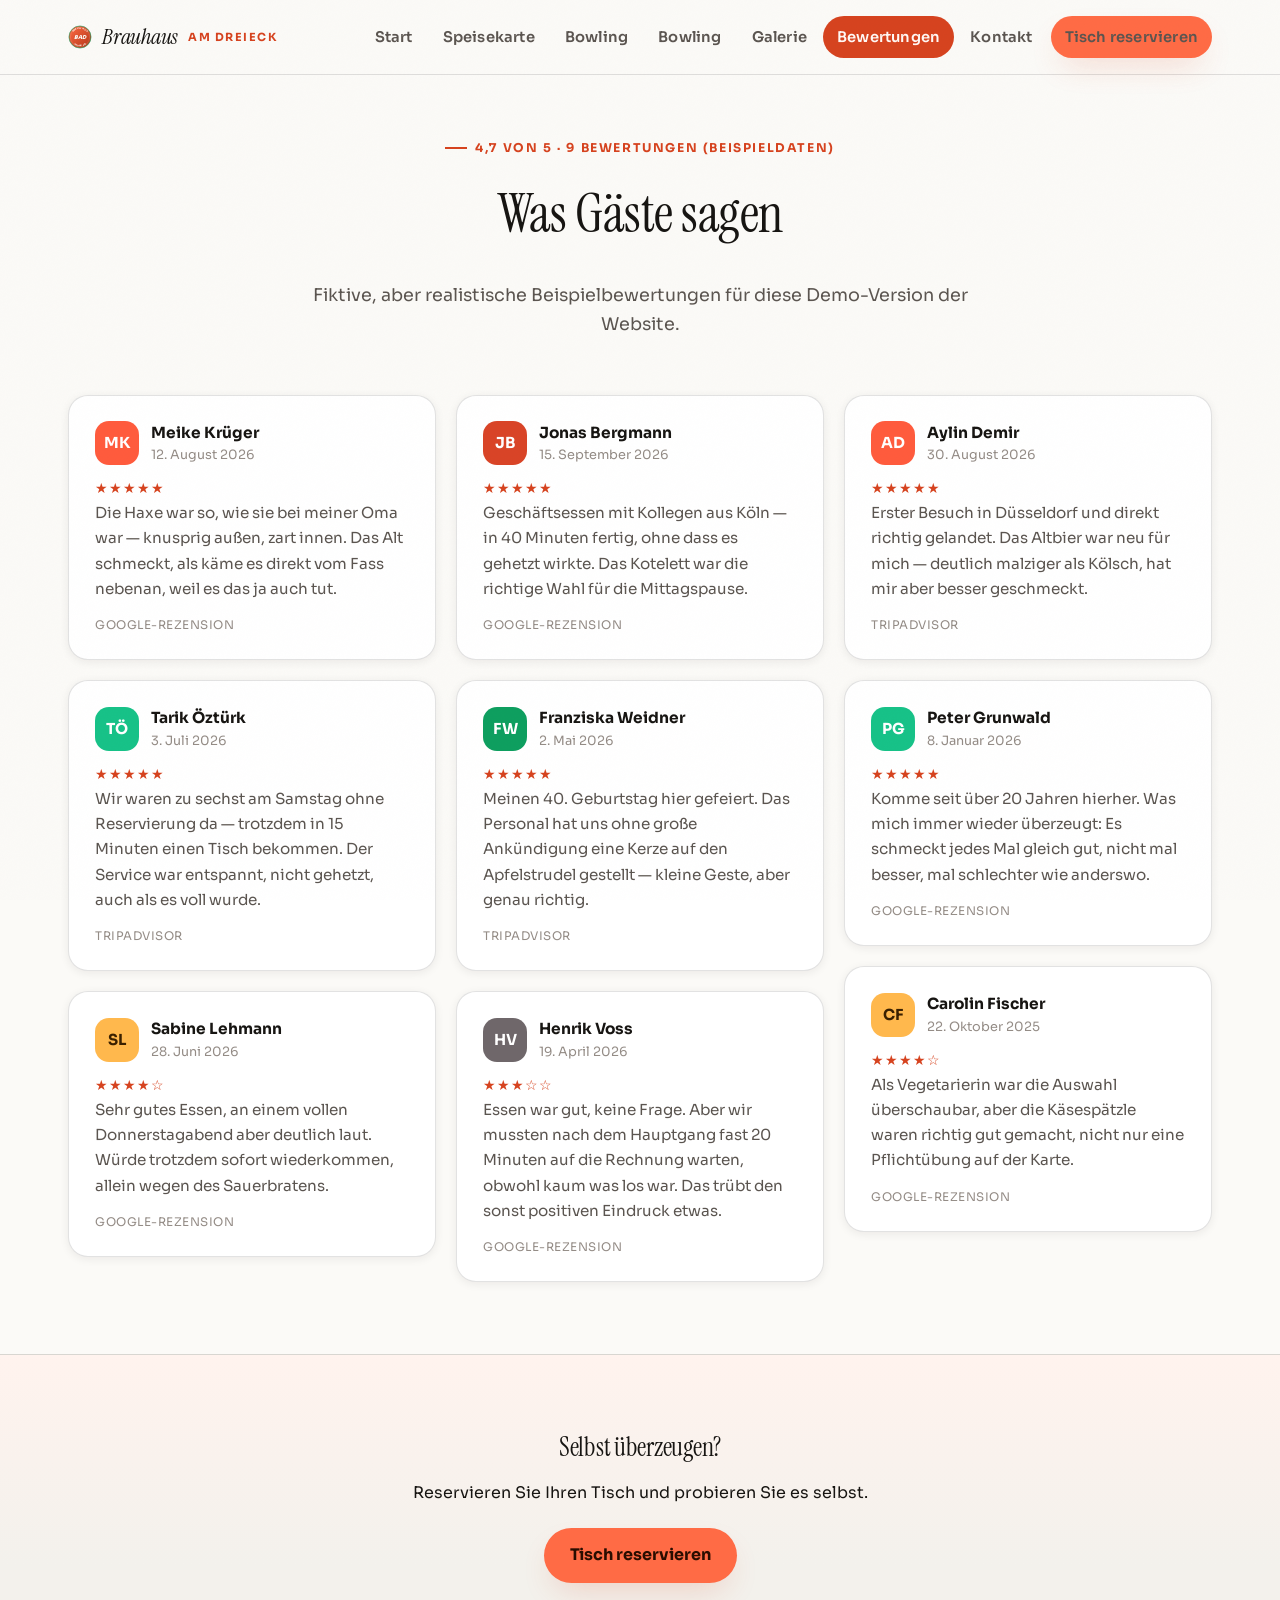
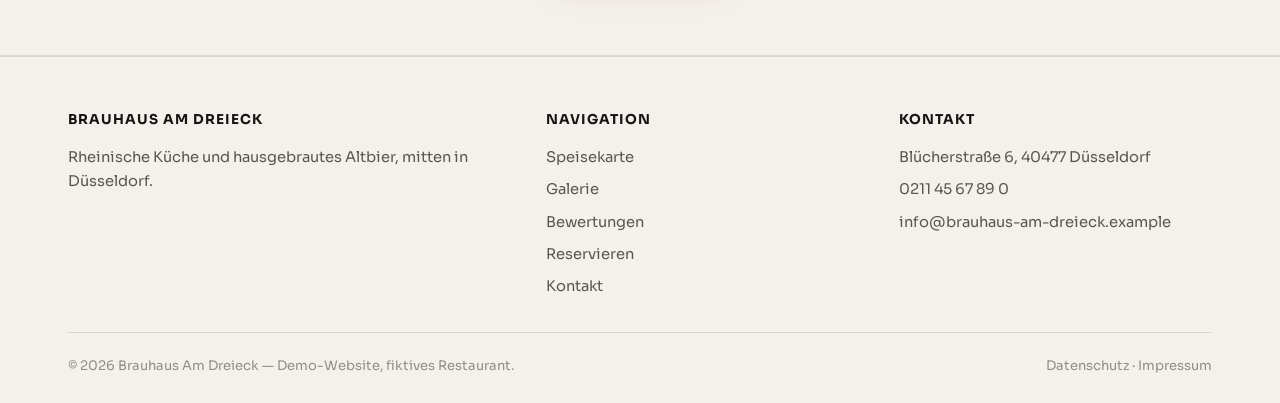
==== bewertungen.html @ d5df5fcb "Site Brauhaus Am Dreieck avec système de commande complet (sélecteur -/0/+ par plat, panier, numéro " ====
<!DOCTYPE html>
<html lang="de">
<head>
<meta charset="UTF-8">
<meta name="viewport" content="width=device-width, initial-scale=1.0">
<title>Bewertungen — Brauhaus Am Dreieck</title>
<meta name="description" content="Was Gäste über das Brauhaus Am Dreieck sagen.">
<link rel="preconnect" href="https://fonts.googleapis.com">
<link href="https://fonts.googleapis.com/css2?family=Instrument+Serif:ital@0;1&family=Sora:wght@400;500;600;700;800&display=swap" rel="stylesheet">
<link rel="stylesheet" href="style.css">
</head>
<body>
<a class="skip-link" href="#main">Zum Inhalt springen</a>

<button type="button" class="order-badge" id="order-badge" hidden aria-haspopup="dialog">
  <span class="order-badge-icon" aria-hidden="true">
    <svg viewBox="0 0 24 24" fill="none" stroke="currentColor" stroke-width="1.8" stroke-linecap="round" stroke-linejoin="round"><path d="M3 4h2l2.4 12.4a2 2 0 0 0 2 1.6h8.2a2 2 0 0 0 2-1.6L21 8H6"/><circle cx="9" cy="20" r="1"/><circle cx="18" cy="20" r="1"/></svg>
    <span class="order-badge-count" id="order-badge-count" hidden>0</span>
  </span>
  <span class="order-badge-text">
    <span class="order-badge-label" id="order-badge-label">Ihre Bestellung</span>
    <span class="order-badge-number" id="order-badge-number"></span>
  </span>
</button>

<div class="cart-scrim" id="cart-scrim" hidden></div>
<div class="cart-panel" id="cart-panel" hidden role="dialog" aria-modal="true" aria-labelledby="cart-panel-title">
  <div class="cart-panel-handle"></div>
  <div class="cart-panel-header">
    <h2 id="cart-panel-title">Ihre Bestellung</h2>
    <button type="button" class="cart-close" id="cart-close" aria-label="Schließen">&times;</button>
  </div>
  <div class="cart-panel-body">
    <ul class="cart-items" id="cart-items"></ul>
    <p class="cart-empty" id="cart-empty" hidden>Ihr Warenkorb ist noch leer &mdash; f&uuml;gen Sie Gerichte aus der Speisekarte hinzu.</p>
    <div class="cart-confirm" id="cart-confirm" hidden></div>
  </div>
  <div class="cart-panel-footer" id="cart-footer">
    <div class="cart-total"><span>Gesamt</span><strong id="cart-total-amount">0,00 &euro;</strong></div>
    <button type="button" class="btn btn-solid cart-checkout" id="cart-checkout" disabled>Bestellung aufgeben</button>
  </div>
</div>

<header class="site-header">
  <div class="nav-inner">
    <a class="brand" href="index.html">
      <svg width="24" height="24" viewBox="0 0 100 100" aria-hidden="true">
        <defs>
          <linearGradient id="brandBadgeGrad" x1="0%" y1="0%" x2="100%" y2="100%">
            <stop offset="0%" stop-color="#ff6b45"/>
            <stop offset="100%" stop-color="#b33517"/>
          </linearGradient>
          <path id="brandArcTop" d="M 12,54 A 38,38 0 1 1 88,54" fill="none"/>
          <path id="brandArcBottom" d="M 12,50 A 38,38 0 1 0 88,50" fill="none"/>
        </defs>
        <circle cx="50" cy="50" r="46" fill="url(#brandBadgeGrad)" stroke="#0e9f5f" stroke-width="2.5"/>
        <circle cx="50" cy="50" r="40" fill="none" stroke="#fbfaf7" stroke-width="1" opacity="0.5"/>
        <text font-family="Sora, sans-serif" font-weight="800" font-size="8.4" letter-spacing="1.5" fill="#fbfaf7"><textPath href="#brandArcTop" startOffset="50%" text-anchor="middle">BRAUHAUS</textPath></text>
        <text font-family="Sora, sans-serif" font-weight="800" font-size="7.6" letter-spacing="1.2" fill="#fbfaf7"><textPath href="#brandArcBottom" startOffset="50%" text-anchor="middle">AM DREIECK</textPath></text>
        <text x="50" y="57" font-family="Sora, sans-serif" font-weight="800" font-size="22" fill="#fbfaf7" text-anchor="middle">BAD</text>
      </svg>
      Brauhaus <span class="brand-mark">Am Dreieck</span>
    </a>
    <nav class="main-nav" aria-label="Hauptnavigation">
      <ul>
        <li><a href="index.html">Start</a></li>
        <li><a href="speisekarte.html">Speisekarte</a></li>
          <li><a href="bowling.html">Bowling</a></li>
        <li><a href="bowling.html">Bowling</a></li>
        <li><a href="galerie.html">Galerie</a></li>
        <li><a href="bewertungen.html" aria-current="page">Bewertungen</a></li>
        <li><a href="kontakt.html">Kontakt</a></li>
      </ul>
      <a class="nav-cta" href="reservierung.html">Tisch reservieren</a>
    </nav>
    <button class="nav-toggle" aria-expanded="false" aria-label="Menü öffnen">☰</button>
  </div>
</header>

<main id="main">
  <section class="page-hero">
    <div class="container-narrow" style="text-align:center;">
      <div class="eyebrow" style="justify-content:center;">4,7 von 5 · 9 Bewertungen (Beispieldaten)</div>
      <h1>Was Gäste sagen</h1>
      <p class="lead" style="margin:0 auto;">
        Fiktive, aber realistische Beispielbewertungen für diese Demo-Version der Website.
      </p>
    </div>
  </section>

  <section class="block" style="padding-top:16px;">
    <div class="container">
      <div class="review-wall">

        <div class="review-card">
          <div class="review-head">
            <div class="review-avatar" style="background:#ff5b3d;">MK</div>
            <div class="review-meta"><div class="review-name">Meike Krüger</div><div class="review-date">12. August 2026</div></div>
          </div>
          <div class="review-stars">★★★★★</div>
          <p class="review-body">Die Haxe war so, wie sie bei meiner Oma war — knusprig außen, zart innen. Das Alt schmeckt, als käme es direkt vom Fass nebenan, weil es das ja auch tut.</p>
          <div class="review-source">Google-Rezension</div>
        </div>

        <div class="review-card">
          <div class="review-head">
            <div class="review-avatar" style="background:#17c288;">TÖ</div>
            <div class="review-meta"><div class="review-name">Tarik Öztürk</div><div class="review-date">3. Juli 2026</div></div>
          </div>
          <div class="review-stars">★★★★★</div>
          <p class="review-body">Wir waren zu sechst am Samstag ohne Reservierung da — trotzdem in 15 Minuten einen Tisch bekommen. Der Service war entspannt, nicht gehetzt, auch als es voll wurde.</p>
          <div class="review-source">TripAdvisor</div>
        </div>

        <div class="review-card">
          <div class="review-head">
            <div class="review-avatar" style="background:#ffb84d; color:#3a2000;">SL</div>
            <div class="review-meta"><div class="review-name">Sabine Lehmann</div><div class="review-date">28. Juni 2026</div></div>
          </div>
          <div class="review-stars">★★★★☆</div>
          <p class="review-body">Sehr gutes Essen, an einem vollen Donnerstagabend aber deutlich laut. Würde trotzdem sofort wiederkommen, allein wegen des Sauerbratens.</p>
          <div class="review-source">Google-Rezension</div>
        </div>

        <div class="review-card">
          <div class="review-head">
            <div class="review-avatar" style="background:#d94427;">JB</div>
            <div class="review-meta"><div class="review-name">Jonas Bergmann</div><div class="review-date">15. September 2026</div></div>
          </div>
          <div class="review-stars">★★★★★</div>
          <p class="review-body">Geschäftsessen mit Kollegen aus Köln — in 40 Minuten fertig, ohne dass es gehetzt wirkte. Das Kotelett war die richtige Wahl für die Mittagspause.</p>
          <div class="review-source">Google-Rezension</div>
        </div>

        <div class="review-card">
          <div class="review-head">
            <div class="review-avatar" style="background:#0e9f5f;">FW</div>
            <div class="review-meta"><div class="review-name">Franziska Weidner</div><div class="review-date">2. Mai 2026</div></div>
          </div>
          <div class="review-stars">★★★★★</div>
          <p class="review-body">Meinen 40. Geburtstag hier gefeiert. Das Personal hat uns ohne große Ankündigung eine Kerze auf den Apfelstrudel gestellt — kleine Geste, aber genau richtig.</p>
          <div class="review-source">TripAdvisor</div>
        </div>

        <div class="review-card">
          <div class="review-head">
            <div class="review-avatar" style="background:#6f676a;">HV</div>
            <div class="review-meta"><div class="review-name">Henrik Voss</div><div class="review-date">19. April 2026</div></div>
          </div>
          <div class="review-stars">★★★☆☆</div>
          <p class="review-body">Essen war gut, keine Frage. Aber wir mussten nach dem Hauptgang fast 20 Minuten auf die Rechnung warten, obwohl kaum was los war. Das trübt den sonst positiven Eindruck etwas.</p>
          <div class="review-source">Google-Rezension</div>
        </div>

        <div class="review-card">
          <div class="review-head">
            <div class="review-avatar" style="background:#ff5b3d;">AD</div>
            <div class="review-meta"><div class="review-name">Aylin Demir</div><div class="review-date">30. August 2026</div></div>
          </div>
          <div class="review-stars">★★★★★</div>
          <p class="review-body">Erster Besuch in Düsseldorf und direkt richtig gelandet. Das Altbier war neu für mich — deutlich malziger als Kölsch, hat mir aber besser geschmeckt.</p>
          <div class="review-source">TripAdvisor</div>
        </div>

        <div class="review-card">
          <div class="review-head">
            <div class="review-avatar" style="background:#17c288;">PG</div>
            <div class="review-meta"><div class="review-name">Peter Grunwald</div><div class="review-date">8. Januar 2026</div></div>
          </div>
          <div class="review-stars">★★★★★</div>
          <p class="review-body">Komme seit über 20 Jahren hierher. Was mich immer wieder überzeugt: Es schmeckt jedes Mal gleich gut, nicht mal besser, mal schlechter wie anderswo.</p>
          <div class="review-source">Google-Rezension</div>
        </div>

        <div class="review-card">
          <div class="review-head">
            <div class="review-avatar" style="background:#ffb84d; color:#3a2000;">CF</div>
            <div class="review-meta"><div class="review-name">Carolin Fischer</div><div class="review-date">22. Oktober 2025</div></div>
          </div>
          <div class="review-stars">★★★★☆</div>
          <p class="review-body">Als Vegetarierin war die Auswahl überschaubar, aber die Käsespätzle waren richtig gut gemacht, nicht nur eine Pflichtübung auf der Karte.</p>
          <div class="review-source">Google-Rezension</div>
        </div>

      </div>
    </div>
  </section>

  <section class="block dark" style="text-align:center;">
    <div class="container">
      <h2 style="font-size:1.6rem;">Selbst überzeugen?</h2>
      <p style="max-width:50ch; margin:0 auto 22px;">Reservieren Sie Ihren Tisch und probieren Sie es selbst.</p>
      <a class="btn btn-solid" href="reservierung.html">Tisch reservieren</a>
    </div>
  </section>
</main>

<footer class="site-footer">
  <div class="container">
    <div class="footer-grid">
      <div>
        <h4>Brauhaus Am Dreieck</h4>
        <p>Rheinische Küche und hausgebrautes Altbier, mitten in Düsseldorf.</p>
      </div>
      <div>
        <h4>Navigation</h4>
        <ul>
          <li><a href="speisekarte.html">Speisekarte</a></li>
          <li><a href="galerie.html">Galerie</a></li>
          <li><a href="bewertungen.html">Bewertungen</a></li>
          <li><a href="reservierung.html">Reservieren</a></li>
          <li><a href="kontakt.html">Kontakt</a></li>
        </ul>
      </div>
      <div>
        <h4>Kontakt</h4>
        <ul>
          <li>Blücherstraße 6, 40477 Düsseldorf</li>
          <li>0211 45 67 89 0</li>
          <li>info@brauhaus-am-dreieck.example</li>
        </ul>
      </div>
    </div>
    <div class="footer-bottom">
      <span>&copy; 2026 Brauhaus Am Dreieck — Demo-Website, fiktives Restaurant.</span>
      <span>Datenschutz · Impressum</span>
    </div>
  </div>
</footer>

<script src="script.js"></script>
</body>
</html>
---- style.css ----
/* ==========================================================================
   Brauhaus Am Dreieck — light, legible, accent-only colour
   Background: warm off-white paper. Accents: ember (orange-red) & jewel (emerald).
   ========================================================================== */

:root {
  --ink: #fbfaf7;
  --ink-2: #f3f1ec;
  --ink-3: #ede8df;
  --paper: #171512;
  --paper-dim: #5b5550;
  --paper-faint: #948c86;
  --ember: #d6431f;
  --ember-bright: #ff6b45;
  --ember-dim: #b33517;
  --ember-glow: rgba(214, 67, 31, 0.22);
  --jewel: #0e9f5f;
  --jewel-glow: rgba(14, 159, 95, 0.2);
  --line: rgba(23, 21, 18, 0.12);
  --line-strong: rgba(23, 21, 18, 0.26);
  --glass: #ffffff;
  --glass-strong: #f3f1ec;
  --shadow-sm: 0 2px 10px rgba(23, 21, 18, 0.07);
  --shadow: 0 18px 44px rgba(23, 21, 18, 0.1);
  --shadow-lg: 0 28px 64px rgba(23, 21, 18, 0.14);
  --shadow-ember: 0 14px 32px -10px var(--ember-glow);
  --radius-sm: 10px;
  --radius: 20px;
  --radius-lg: 30px;
  --container: 1200px;
  --ease: cubic-bezier(0.16, 1, 0.3, 1);
  --ease-spring: cubic-bezier(0.34, 1.56, 0.64, 1);
}

* { box-sizing: border-box; }
html { scroll-behavior: smooth; }
@media (prefers-reduced-motion: reduce) {
  html { scroll-behavior: auto; }
  * { animation-duration: 0.01ms !important; animation-iteration-count: 1 !important; transition-duration: 0.01ms !important; }
}

body {
  margin: 0;
  background: var(--ink);
  color: var(--paper);
  font-family: 'Sora', -apple-system, BlinkMacSystemFont, 'Segoe UI', sans-serif;
  line-height: 1.65;
  position: relative;
  overflow-x: hidden;
}

body::before {
  content: "";
  position: fixed; inset: 0; pointer-events: none; z-index: 999;
  opacity: 0.02; mix-blend-mode: multiply;
  background-image: url("data:image/svg+xml,%3Csvg xmlns='http://www.w3.org/2000/svg' width='120' height='120'%3E%3Cfilter id='n'%3E%3CfeTurbulence type='fractalNoise' baseFrequency='0.9' numOctaves='2' stitchTiles='stitch'/%3E%3C/filter%3E%3Crect width='100%25' height='100%25' filter='url(%23n)'/%3E%3C/svg%3E");
}

h1, h2, h3, h4 {
  font-family: 'Instrument Serif', Georgia, serif;
  font-weight: 400;
  text-wrap: balance;
  margin: 0 0 0.4em;
  color: var(--paper);
  letter-spacing: -0.01em;
}
h1 em, h2 em, .display-italic { font-style: italic; color: var(--ember); }

p { margin: 0 0 1em; }
p:last-child { margin-bottom: 0; }

a { color: inherit; }
img, svg { max-width: 100%; display: block; }

.container { max-width: var(--container); margin: 0 auto; padding: 0 28px; }
.container-narrow { max-width: 760px; margin: 0 auto; padding: 0 28px; }

:focus-visible { outline: 2px solid var(--ember); outline-offset: 3px; border-radius: 4px; }

.skip-link {
  position: absolute; left: 12px; top: -60px;
  background: var(--ember-bright); color: #1a0904;
  padding: 10px 18px; border-radius: var(--radius-sm);
  z-index: 1000; transition: top 0.3s var(--ease);
  text-decoration: none; font-weight: 700;
}
.skip-link:focus { top: 12px; }

/* ---------- Header ---------- */
header.site-header {
  background: rgba(251, 250, 247, 0.88);
  backdrop-filter: blur(14px) saturate(140%);
  -webkit-backdrop-filter: blur(14px) saturate(140%);
  border-bottom: 1px solid var(--line);
  position: sticky; top: 0; z-index: 30;
}

.nav-inner {
  display: flex; align-items: center; justify-content: space-between;
  padding: 16px 28px; max-width: var(--container); margin: 0 auto; gap: 20px;
}

.brand {
  font-family: 'Instrument Serif', Georgia, serif;
  font-size: 1.4rem; font-style: italic;
  letter-spacing: -0.01em; text-decoration: none; color: var(--paper);
  display: flex; align-items: center; gap: 10px; white-space: nowrap;
}
.brand .brand-mark { color: var(--ember); font-style: normal; font-family: 'Sora', sans-serif; font-weight: 700; font-size: 0.7rem; letter-spacing: 1.5px; text-transform: uppercase; }

nav.main-nav { display: flex; align-items: center; gap: 4px; }
nav.main-nav ul { list-style: none; display: flex; gap: 2px; margin: 0; padding: 0; }

nav.main-nav a {
  text-decoration: none; color: var(--paper-dim); font-weight: 600; font-size: 0.92rem;
  letter-spacing: 0.2px; padding: 9px 14px; border-radius: 999px;
  transition: background 0.25s var(--ease), color 0.25s var(--ease); display: inline-block;
}
nav.main-nav a:hover { color: var(--paper); background: var(--glass-strong); }
nav.main-nav a[aria-current="page"] { color: #fff8f5; background: var(--ember); }

.nav-cta {
  background: var(--ember-bright); color: #2a0d00; padding: 10px 20px; border-radius: 999px;
  font-weight: 700; font-size: 0.9rem; text-decoration: none; white-space: nowrap;
  transition: transform 0.2s var(--ease-spring), box-shadow 0.25s var(--ease);
  box-shadow: var(--shadow-ember);
}
.nav-cta:hover { transform: translateY(-2px) scale(1.02); }
.nav-cta:active { transform: scale(0.97); }

.nav-toggle {
  display: none; background: var(--glass-strong); border: 1px solid var(--line); border-radius: var(--radius-sm);
  color: var(--paper); padding: 8px 10px; cursor: pointer;
}

@media (max-width: 860px) {
  nav.main-nav ul { display: none; }
  nav.main-nav .nav-cta { display: none; }
  .nav-toggle { display: inline-flex; }
  .brand .brand-mark { display: none; }
  .nav-inner.open nav.main-nav ul {
    display: flex; flex-direction: column; position: absolute; top: 100%; left: 0; right: 0;
    background: rgba(255,255,255,0.98); backdrop-filter: blur(14px);
    padding: 10px 28px 18px; gap: 4px; border-bottom: 1px solid var(--line);
    box-shadow: var(--shadow);
  }
}

/* ---------- Scroll reveal (subtle — never fully hides critical content) ---------- */
.reveal {
  opacity: 0;
  transform: translateY(18px);
  transition: opacity 0.7s var(--ease), transform 0.7s var(--ease);
}
.reveal.in-view { opacity: 1; transform: translateY(0); }
.reveal-stagger > * { transition-delay: calc(var(--i, 0) * 90ms); }
/* Hero content must never depend on JS/scroll to become visible */
.always-visible { opacity: 1 !important; transform: none !important; filter: none !important; }

/* ---------- Hover zoom on imagery ---------- */
.hover-zoom { overflow: hidden; }
.hover-zoom .art-visual { transition: transform 0.6s var(--ease); }
.hover-zoom:hover .art-visual { transform: scale(1.045); }

/* ---------- Spotlight glass cards ---------- */
.card {
  position: relative;
  background: var(--glass);
  border: 1px solid var(--line);
  border-radius: var(--radius);
  padding: 28px 30px;
  box-shadow: var(--shadow-sm);
  overflow: hidden;
  transition: border-color 0.3s var(--ease), transform 0.3s var(--ease), box-shadow 0.3s var(--ease);
}
.card.spotlight::before {
  content: "";
  position: absolute; inset: -1px; border-radius: inherit; padding: 1px;
  background: radial-gradient(240px circle at var(--mx, 50%) var(--my, 50%), var(--ember-glow), transparent 60%);
  -webkit-mask: linear-gradient(#fff 0 0) content-box, linear-gradient(#fff 0 0);
  -webkit-mask-composite: xor; mask-composite: exclude;
  opacity: 0; transition: opacity 0.3s var(--ease); pointer-events: none;
}
.card.spotlight:hover::before { opacity: 1; }
.card.spotlight:hover { transform: translateY(-3px); box-shadow: var(--shadow); border-color: var(--line-strong); }

/* ---------- Eyebrow ---------- */
.eyebrow {
  color: var(--ember); font-weight: 700; letter-spacing: 1.6px; text-transform: uppercase;
  font-size: 0.76rem; margin-bottom: 12px; display: inline-flex; align-items: center; gap: 8px;
}
.eyebrow::before { content: ""; width: 22px; height: 2px; background: var(--ember); display: inline-block; }

/* ---------- Buttons ---------- */
.btn {
  display: inline-flex; align-items: center; justify-content: center; gap: 8px;
  padding: 14px 26px; border-radius: 999px; font-weight: 700; font-size: 1rem;
  text-decoration: none; border: none; cursor: pointer;
  transition: transform 0.25s var(--ease-spring), box-shadow 0.3s var(--ease), background 0.25s var(--ease), color 0.25s var(--ease);
}
.btn-solid { background: var(--ember-bright); color: #2a0d00; box-shadow: var(--shadow-ember); }
.btn-solid:hover { transform: translateY(-2px); box-shadow: 0 20px 40px -10px var(--ember-glow); }
.btn-solid:active { transform: scale(0.98); }
.btn-line { background: transparent; color: var(--paper); border: 1.5px solid var(--line-strong); }
.btn-line:hover { border-color: var(--ember); color: var(--ember); }

/* ---------- Hero ---------- */
.page-hero { padding: 56px 0 40px; }
.page-hero h1 { font-size: clamp(2.4rem, 4.2vw, 3.6rem); }
.page-hero p.lead { font-size: 1.1rem; color: var(--paper-dim); max-width: 60ch; }

/* ---------- Sections ---------- */
section.block { padding: 72px 0; }
section.block.alt { background: var(--ink-2); }
section.block.dark {
  background: linear-gradient(180deg, #fff3ee, var(--ink-2) 70%);
  border-top: 1px solid var(--line);
  border-bottom: 1px solid var(--line);
}

.section-heading { max-width: 640px; margin-bottom: 44px; }
.section-heading.center { text-align: center; margin-left: auto; margin-right: auto; }
.section-heading.center .eyebrow { justify-content: center; }
.section-heading h2 { font-size: clamp(1.9rem, 3.4vw, 2.5rem); }

/* ---------- Feature grid ---------- */
.feature-row { display: grid; grid-template-columns: 1.3fr 1fr 1fr; gap: 20px; }
.feature-row .card:first-child { grid-row: span 2; display: flex; flex-direction: column; justify-content: center; }

.info-list { list-style: none; margin: 0; padding: 0; color: var(--paper-dim); }
.info-list li {
  display: flex; justify-content: space-between; gap: 12px; padding: 7px 0;
  border-bottom: 1px dashed var(--line); font-variant-numeric: tabular-nums;
}
.info-list li:last-child { border-bottom: none; }
address { font-style: normal; }

.pay-row { display: flex; flex-wrap: wrap; gap: 10px; margin-top: 10px; }
.pay-badge {
  display: inline-flex; align-items: center; gap: 8px; background: var(--glass-strong);
  border: 1px solid var(--line); border-radius: 999px; padding: 8px 16px; font-weight: 700; font-size: 0.88rem;
}

/* ---------- Art frame (crisp illustrations — no blur) ---------- */
.art-frame {
  border-radius: var(--radius-lg);
  box-shadow: var(--shadow-lg);
  overflow: hidden;
  position: relative;
  background: var(--glass-strong);
  border: 1px solid var(--line);
}
.art-frame .art-visual { width: 100%; height: 100%; display: block; object-fit: cover; }
.art-frame figcaption {
  position: absolute; left: 0; right: 0; bottom: 0;
  padding: 12px 18px;
  background: linear-gradient(to top, rgba(23,21,18,0.55), transparent);
  color: #fff; font-size: 0.78rem; font-weight: 600; letter-spacing: 0.2px;
}

/* ---------- Menu ---------- */
.menu-grid { display: grid; gap: 16px; max-width: 820px; margin: 0 auto; }
.menu-category-heading { display: flex; align-items: baseline; gap: 14px; margin: 44px 0 18px; }
.menu-category-heading:first-of-type { margin-top: 0; }
.menu-category-heading h3 {
  font-family: 'Sora', sans-serif; font-weight: 700; font-size: 0.9rem; color: var(--ember);
  text-transform: uppercase; letter-spacing: 1.6px; margin: 0; white-space: nowrap;
}
.menu-category-heading .rule { height: 1px; flex: 1; background: repeating-linear-gradient(90deg, var(--line-strong) 0 6px, transparent 6px 12px); }

.menu-item {
  background: var(--glass); border: 1px solid var(--line); border-radius: var(--radius);
  padding: 16px 26px 16px 16px; display: grid;
  grid-template-columns: 60px 1fr auto;
  column-gap: 18px; row-gap: 4px; align-items: center;
  transition: border-color 0.3s var(--ease), transform 0.3s var(--ease), box-shadow 0.3s var(--ease);
}
.menu-item:hover { border-color: var(--ember); transform: translateX(4px); box-shadow: var(--shadow-sm); }
.menu-item h4 { font-size: 1.2rem; margin: 0; font-family: 'Sora', sans-serif; font-weight: 700; color: var(--paper); grid-column: 2; }
.menu-item .tag { font-size: 0.68rem; text-transform: uppercase; letter-spacing: 0.6px; color: var(--jewel); font-weight: 700; margin-left: 8px; }
.menu-item p { grid-column: 2 / 3; margin: 0; color: var(--paper-dim); max-width: 56ch; font-size: 0.94rem; }
.menu-item .price {
  grid-column: 3; grid-row: 1;
  font-family: 'Instrument Serif', serif; font-style: italic; font-weight: 400; font-size: 1.3rem;
  color: var(--ember); white-space: nowrap; font-variant-numeric: tabular-nums;
}

.menu-thumb-wrap {
  grid-column: 1; grid-row: 1 / 3;
  width: 60px; height: 60px; border-radius: 12px; overflow: hidden; position: relative; flex-shrink: 0;
}
.menu-thumb-wrap img { width: 100%; height: 100%; object-fit: cover; display: block; }
.menu-thumb-wrap.approx::after {
  content: "≈";
  position: absolute; right: 3px; bottom: 3px;
  width: 15px; height: 15px; border-radius: 50%;
  background: rgba(23,21,18,0.75); color: #fff;
  font-size: 0.7rem; font-weight: 700; line-height: 15px; text-align: center;
}

/* ---------- Reviews ---------- */
.review-wall { columns: 3 260px; column-gap: 20px; }
.review-card {
  break-inside: avoid; background: var(--glass); border: 1px solid var(--line); border-radius: var(--radius);
  padding: 24px 26px; margin-bottom: 20px; box-shadow: var(--shadow-sm);
}
.review-head { display: flex; align-items: center; gap: 12px; margin-bottom: 12px; }
.review-avatar {
  width: 44px; height: 44px; border-radius: 14px; display: flex; align-items: center; justify-content: center;
  font-family: 'Sora', sans-serif; font-weight: 700; font-size: 0.95rem; color: #fff; flex-shrink: 0;
}
.review-meta { flex: 1; min-width: 0; }
.review-name { font-weight: 700; font-size: 0.96rem; color: var(--paper); }
.review-date { font-size: 0.8rem; color: var(--paper-faint); }
.review-stars { color: var(--ember); font-size: 0.85rem; letter-spacing: 1px; }
.review-body { font-size: 0.95rem; color: var(--paper-dim); }
.review-source { margin-top: 10px; font-size: 0.74rem; color: var(--paper-faint); text-transform: uppercase; letter-spacing: 0.5px; }

@media (max-width: 760px) { .review-wall { columns: 1 100%; } }

/* ---------- Gallery ---------- */
.gallery-grid { display: grid; grid-template-columns: repeat(4, 1fr); grid-auto-rows: 170px; gap: 14px; }
.gallery-item { border-radius: var(--radius); overflow: hidden; position: relative; }
.gallery-item .art-visual { width: 100%; height: 100%; object-fit: cover; }
.gallery-item .gallery-label {
  position: absolute; inset: auto 0 0 0; padding: 12px 16px;
  background: linear-gradient(to top, rgba(23,21,18,0.6), transparent);
  color: #fff; font-size: 0.8rem; font-weight: 600;
}
.gallery-item.wide { grid-column: span 2; }
.gallery-item.tall { grid-row: span 2; }

@media (max-width: 860px) {
  .gallery-grid { grid-template-columns: repeat(2, 1fr); grid-auto-rows: 150px; }
}

/* ---------- Forms ---------- */
.form-card {
  background: var(--glass); border: 1px solid var(--line); border-radius: var(--radius-lg);
  padding: 42px; box-shadow: var(--shadow);
}
form .field { margin-bottom: 18px; }
form .field-row { display: grid; grid-template-columns: 1fr 1fr; gap: 18px; }
form label { display: block; font-weight: 700; font-size: 0.82rem; color: var(--paper-dim); margin-bottom: 6px; letter-spacing: 0.2px; }
form input, form select, form textarea {
  width: 100%; padding: 12px 14px; border: 1px solid var(--line); border-radius: var(--radius-sm);
  font: inherit; font-size: 1rem; background: var(--ink); color: var(--paper);
  transition: border-color 0.25s var(--ease), box-shadow 0.25s var(--ease);
}
form textarea { resize: vertical; min-height: 110px; }
form input:focus, form select:focus, form textarea:focus {
  outline: none; border-color: var(--ember); box-shadow: 0 0 0 3px var(--ember-glow);
}
form input[aria-invalid="true"], form select[aria-invalid="true"] { border-color: #c0392b; }
.field-error { display: none; color: #c0392b; font-size: 0.82rem; margin-top: 5px; font-weight: 600; }
.field-error.show { display: block; }
.form-note { margin-top: 16px; font-size: 0.85rem; color: var(--paper-faint); }
.confirmation {
  display: none; margin-top: 20px; padding: 16px 20px; background: rgba(14,159,95,0.08);
  border: 1px solid var(--jewel); border-radius: var(--radius-sm); font-weight: 600; color: var(--paper);
}
.confirmation.show { display: block; }

/* ---------- Footer ---------- */
footer.site-footer { background: var(--ink-2); color: var(--paper-dim); padding: 52px 0 26px; font-size: 0.92rem; border-top: 1px solid var(--line); }
.footer-grid { display: grid; grid-template-columns: 1.4fr 1fr 1fr; gap: 40px; padding-bottom: 34px; border-bottom: 1px solid var(--line); }
.footer-grid h4 { color: var(--paper); font-size: 0.85rem; text-transform: uppercase; letter-spacing: 1px; margin-bottom: 14px; font-family: 'Sora', sans-serif; font-weight: 700; }
.footer-grid ul { list-style: none; margin: 0; padding: 0; display: grid; gap: 8px; }
.footer-grid a { text-decoration: none; color: var(--paper-dim); transition: color 0.25s; }
.footer-grid a:hover { color: var(--ember); }
.footer-bottom { display: flex; justify-content: space-between; align-items: center; flex-wrap: wrap; gap: 10px; padding-top: 22px; font-size: 0.82rem; color: var(--paper-faint); }

/* ---------- Bestellsystem : Mengenzähler pro Gericht, Warenkorb, Bestellnummer ---------- */

.dish-order-row { grid-column: 1 / -1; display: flex; align-items: center; gap: 12px; flex-wrap: wrap; margin-top: 6px; }

.dish-counter {
  display: inline-flex; align-items: center; border: 1.5px solid var(--paper);
  border-radius: 999px; flex-shrink: 0; padding: 2px; background: var(--glass);
}
.dish-counter-btn {
  width: 34px; height: 34px; min-width: 34px; flex-shrink: 0; border-radius: 50%; border: none; background: transparent;
  color: var(--paper); font-size: 1.05rem; font-weight: 700; cursor: pointer; touch-action: manipulation;
  display: flex; align-items: center; justify-content: center; line-height: 1;
  transition: background 0.2s var(--ease), color 0.2s var(--ease);
}
.dish-counter-btn:hover { background: var(--ember-glow); color: var(--ember); }
.dish-counter-btn:active { transform: scale(0.93); }
.dish-counter-value {
  min-width: 26px; text-align: center; font-variant-numeric: tabular-nums;
  font-weight: 700; font-size: 0.92rem; font-family: 'Sora', sans-serif; color: var(--paper);
}

.dish-add-btn {
  font-family: 'Sora', sans-serif; font-size: 0.86rem; font-weight: 700;
  color: #2a0d00; background: var(--ember-bright); border: none; border-radius: 999px;
  cursor: pointer; touch-action: manipulation; white-space: nowrap;
  padding: 10px 20px; min-height: 44px; display: inline-flex; align-items: center;
  transition: transform 0.2s var(--ease-spring), box-shadow 0.3s var(--ease);
}
.dish-add-btn:hover { transform: translateY(-2px); box-shadow: 0 14px 28px -10px var(--ember-glow); }
.dish-add-btn:active { transform: scale(0.97); }

.order-added { margin: 4px 0 0; font-size: 0.82rem; color: var(--jewel); font-weight: 700; display: none; flex-basis: 100%; }
.order-added.show { display: block; }

/* ---------- Warenkorb-Badge (schwebend) ---------- */
.order-badge {
  position: fixed; right: 20px; bottom: 20px; z-index: 500;
  display: flex; align-items: center; gap: 12px;
  background: var(--paper); color: var(--ink); border: none; border-radius: 999px;
  padding: 12px 20px 12px 14px; cursor: pointer; box-shadow: var(--shadow-lg);
  font-family: 'Sora', sans-serif; transition: transform 0.25s var(--ease-spring);
}
.order-badge:hover { transform: translateY(-2px); }
.order-badge[hidden] { display: none; }
.order-badge-icon { position: relative; display: flex; align-items: center; justify-content: center; width: 22px; height: 22px; }
.order-badge-icon svg { width: 22px; height: 22px; }
.order-badge-count {
  position: absolute; top: -10px; right: -10px; min-width: 18px; height: 18px; padding: 0 4px;
  background: var(--ember-bright); color: #2a0d00; border-radius: 999px;
  font-size: 0.68rem; font-weight: 800; display: flex; align-items: center; justify-content: center;
}
.order-badge-count[hidden] { display: none; }
.order-badge-text { display: flex; flex-direction: column; align-items: flex-start; line-height: 1.2; }
.order-badge-label { font-size: 0.72rem; color: var(--paper-faint); }
.order-badge-number { font-family: 'Instrument Serif', serif; font-style: italic; font-size: 1.1rem; color: var(--ink); }

/* ---------- Warenkorb-Panel ---------- */
.cart-scrim {
  position: fixed; inset: 0; background: rgba(23, 21, 18, 0.5); z-index: 600;
  opacity: 0; transition: opacity 0.3s var(--ease); pointer-events: none;
}
.cart-scrim.show { opacity: 1; pointer-events: auto; }
.cart-scrim[hidden] { display: none; }

.cart-panel {
  position: fixed; left: 50%; bottom: 0; z-index: 601; width: 100%; max-width: 460px;
  max-height: 86vh; background: var(--glass); border-radius: 24px 24px 0 0; box-shadow: var(--shadow-lg);
  display: flex; flex-direction: column;
  transform: translate(-50%, 100%); transition: transform 0.4s var(--ease);
}
.cart-panel.show { transform: translate(-50%, 0); }
.cart-panel[hidden] { display: none; }
.cart-panel-handle { width: 40px; height: 4px; background: var(--line-strong); border-radius: 999px; margin: 12px auto 0; flex-shrink: 0; }
.cart-panel-header {
  display: flex; align-items: center; justify-content: space-between; padding: 14px 20px 8px; flex-shrink: 0;
}
.cart-panel-header h2 { font-size: 1.2rem; margin: 0; }
.cart-close {
  width: 36px; height: 36px; border-radius: 50%; border: none; background: var(--ink-2); color: var(--paper);
  font-size: 1.2rem; cursor: pointer; display: flex; align-items: center; justify-content: center;
}
.cart-panel-body { overflow-y: auto; padding: 12px 20px; flex: 1; -webkit-overflow-scrolling: touch; }
.cart-empty { color: var(--paper-dim); text-align: center; padding: 30px 0; }
.cart-empty[hidden] { display: none; }

.cart-items { list-style: none; margin: 0; padding: 0; }
.cart-item { display: flex; align-items: center; gap: 12px; padding: 12px 0; border-bottom: 1px solid var(--line); }
.cart-item:last-child { border-bottom: none; }
.cart-item-info { flex: 1; min-width: 0; }
.cart-item-name { font-family: 'Sora', sans-serif; font-weight: 700; display: block; }
.cart-item-price { font-variant-numeric: tabular-nums; font-weight: 700; color: var(--ember); white-space: nowrap; }
.cart-item-qty {
  display: flex; align-items: center; gap: 4px; border: 1px solid var(--line-strong);
  border-radius: 999px; padding: 3px; flex-shrink: 0;
}
.cart-qty-btn {
  width: 30px; height: 30px; border-radius: 50%; border: none; background: var(--ink-2);
  color: var(--paper); font-size: 0.95rem; font-weight: 700; cursor: pointer; touch-action: manipulation;
  display: flex; align-items: center; justify-content: center; line-height: 1;
}
.cart-qty-btn:hover { background: var(--ember-glow); }
.cart-item-qty span { min-width: 16px; text-align: center; font-variant-numeric: tabular-nums; font-weight: 700; }

.cart-panel-footer { border-top: 1px solid var(--line); padding: 16px 20px; flex-shrink: 0; display: flex; flex-direction: column; gap: 12px; }
.cart-panel-footer[hidden] { display: none; }
.cart-total { display: flex; justify-content: space-between; align-items: baseline; font-size: 1rem; }
.cart-total strong { font-family: 'Instrument Serif', serif; font-style: italic; font-size: 1.5rem; color: var(--ember); }
.cart-checkout { width: 100%; min-height: 50px; }
.cart-checkout:disabled { opacity: 0.5; cursor: not-allowed; }

.cart-confirm { padding: 8px 20px 20px; overflow-y: auto; }
.cart-confirm[hidden] { display: none; }
.cart-confirm-msg { font-size: 0.95rem; color: var(--jewel); font-weight: 700; line-height: 1.6; margin: 0 0 4px; }
.cart-confirm-msg strong { font-family: 'Instrument Serif', serif; font-style: italic; font-size: 1.4rem; color: var(--ember); }
.cart-confirm-list-label { color: var(--paper-dim); font-size: 0.86rem; margin: 0 0 8px; font-weight: 700; }
.cart-confirm-list { list-style: none; margin: 0; padding: 0; display: flex; flex-direction: column; gap: 8px; }
.cart-confirm-item { display: flex; align-items: baseline; justify-content: space-between; gap: 14px; padding: 8px 10px; background: var(--ink-2); border-radius: var(--radius-sm); font-size: 0.92rem; }
.cart-confirm-item-qty { font-family: 'Instrument Serif', serif; font-style: italic; font-weight: 700; font-size: 1.05rem; color: var(--ember); white-space: nowrap; }

@media (max-width: 760px) {
  .split-grid { grid-template-columns: 1fr !important; }
  .feature-row { grid-template-columns: 1fr; }
  .feature-row .card:first-child { grid-row: auto; }
  form .field-row { grid-template-columns: 1fr; }
  .footer-grid { grid-template-columns: 1fr; gap: 24px; }
  .gallery-grid { grid-template-columns: 1fr 1fr; }
}
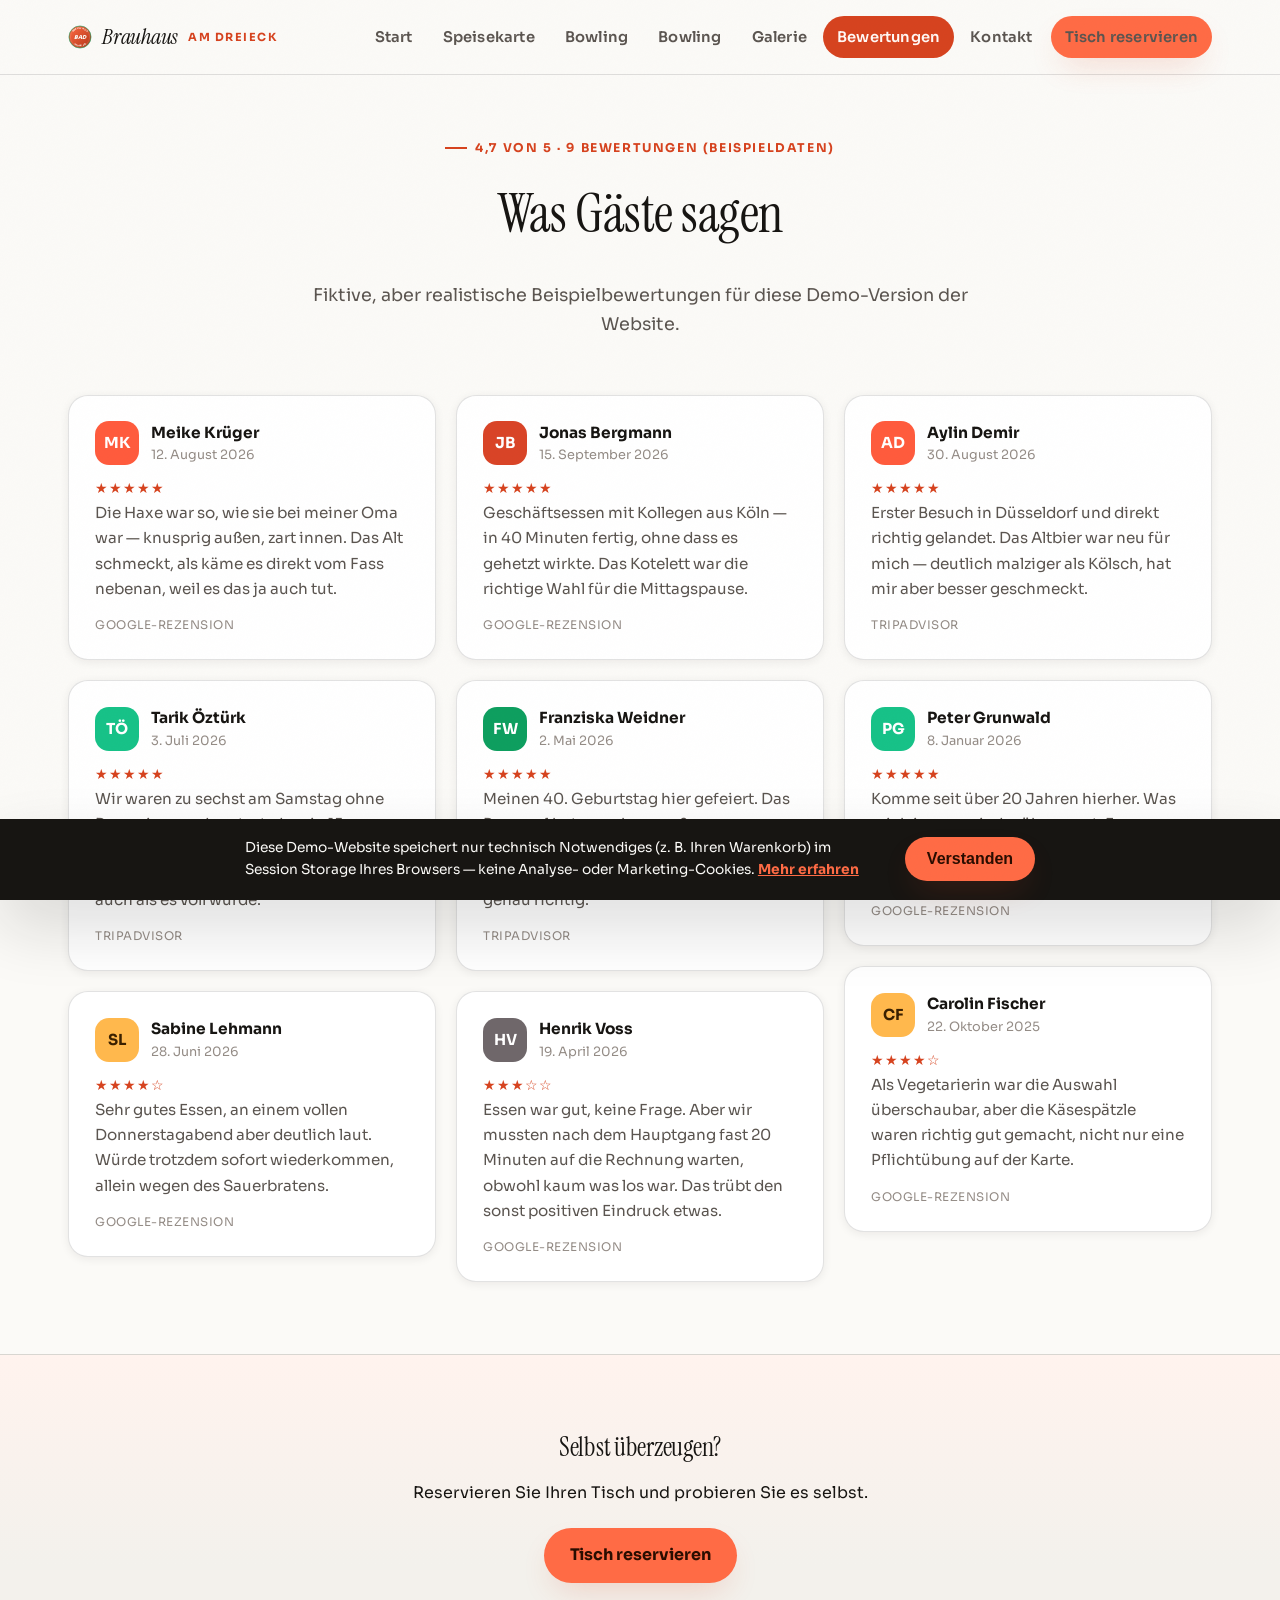
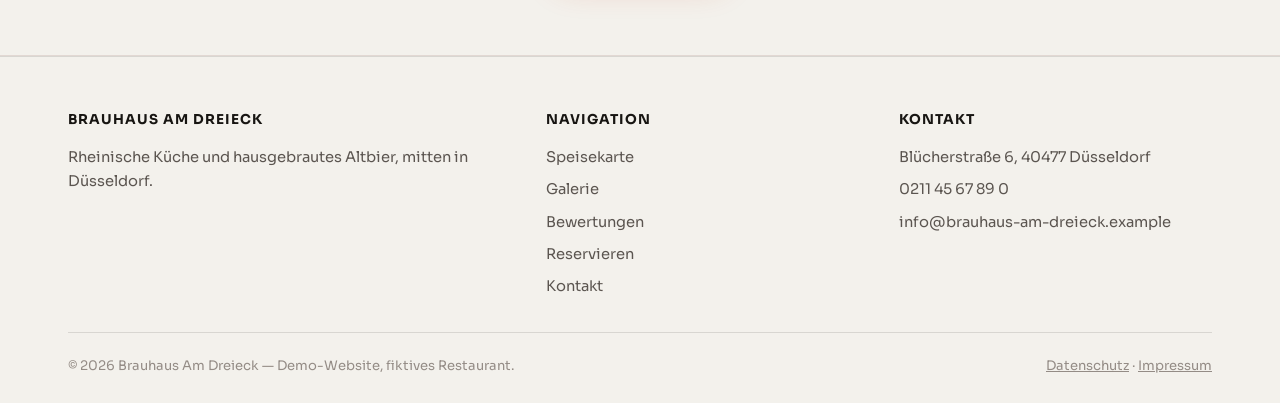
==== commit a01bda1e: "Ajoute les pages Datenschutz et Impressum (adaptées du modèle RAUM pour ce restaurant fictif), un ba" ====
--- a/bewertungen.html
+++ b/bewertungen.html
@@ -11,6 +11,11 @@
 </head>
 <body>
 <a class="skip-link" href="#main">Zum Inhalt springen</a>
+
+<div class="cookie-banner" id="cookie-banner" hidden role="dialog" aria-label="Cookie-Hinweis">
+  <p>Diese Demo-Website speichert nur technisch Notwendiges (z.&nbsp;B. Ihren Warenkorb) im Session Storage Ihres Browsers &mdash; keine Analyse- oder Marketing-Cookies. <a href="datenschutz.html">Mehr erfahren</a></p>
+  <button type="button" class="btn btn-solid cookie-accept-btn" id="cookie-accept">Verstanden</button>
+</div>
 
 <button type="button" class="order-badge" id="order-badge" hidden aria-haspopup="dialog">
   <span class="order-badge-icon" aria-hidden="true">
@@ -223,7 +228,7 @@
     </div>
     <div class="footer-bottom">
       <span>&copy; 2026 Brauhaus Am Dreieck — Demo-Website, fiktives Restaurant.</span>
-      <span>Datenschutz · Impressum</span>
+      <span><a href="datenschutz.html">Datenschutz</a> · <a href="impressum.html">Impressum</a></span>
     </div>
   </div>
 </footer>
--- a/style.css
+++ b/style.css
@@ -318,6 +318,9 @@
 
 @media (max-width: 760px) { .review-wall { columns: 1 100%; } }
 
+.reviews-preview-grid { display: grid; grid-template-columns: repeat(3, 1fr); gap: 20px; }
+@media (max-width: 860px) { .reviews-preview-grid { grid-template-columns: 1fr; } }
+
 /* ---------- Gallery ---------- */
 .gallery-grid { display: grid; grid-template-columns: repeat(4, 1fr); grid-auto-rows: 170px; gap: 14px; }
 .gallery-item { border-radius: var(--radius); overflow: hidden; position: relative; }
@@ -489,6 +492,20 @@
 .cart-confirm-item { display: flex; align-items: baseline; justify-content: space-between; gap: 14px; padding: 8px 10px; background: var(--ink-2); border-radius: var(--radius-sm); font-size: 0.92rem; }
 .cart-confirm-item-qty { font-family: 'Instrument Serif', serif; font-style: italic; font-weight: 700; font-size: 1.05rem; color: var(--ember); white-space: nowrap; }
 
+/* ---------- Cookie-Hinweis ---------- */
+.cookie-banner {
+  position: fixed; left: 0; right: 0; bottom: 0; z-index: 700;
+  background: var(--paper); color: var(--ink);
+  padding: 18px 24px; box-shadow: var(--shadow-lg);
+  display: flex; align-items: center; gap: 20px; flex-wrap: wrap; justify-content: center;
+  transform: translateY(100%); transition: transform 0.4s var(--ease);
+}
+.cookie-banner.show { transform: translateY(0); }
+.cookie-banner[hidden] { display: none; }
+.cookie-banner p { margin: 0; font-size: 0.86rem; color: var(--ink); max-width: 640px; }
+.cookie-banner a { color: var(--ember-bright); font-weight: 700; text-decoration: underline; }
+.cookie-accept-btn { padding: 10px 22px; min-height: 44px; flex-shrink: 0; }
+
 @media (max-width: 760px) {
   .split-grid { grid-template-columns: 1fr !important; }
   .feature-row { grid-template-columns: 1fr; }
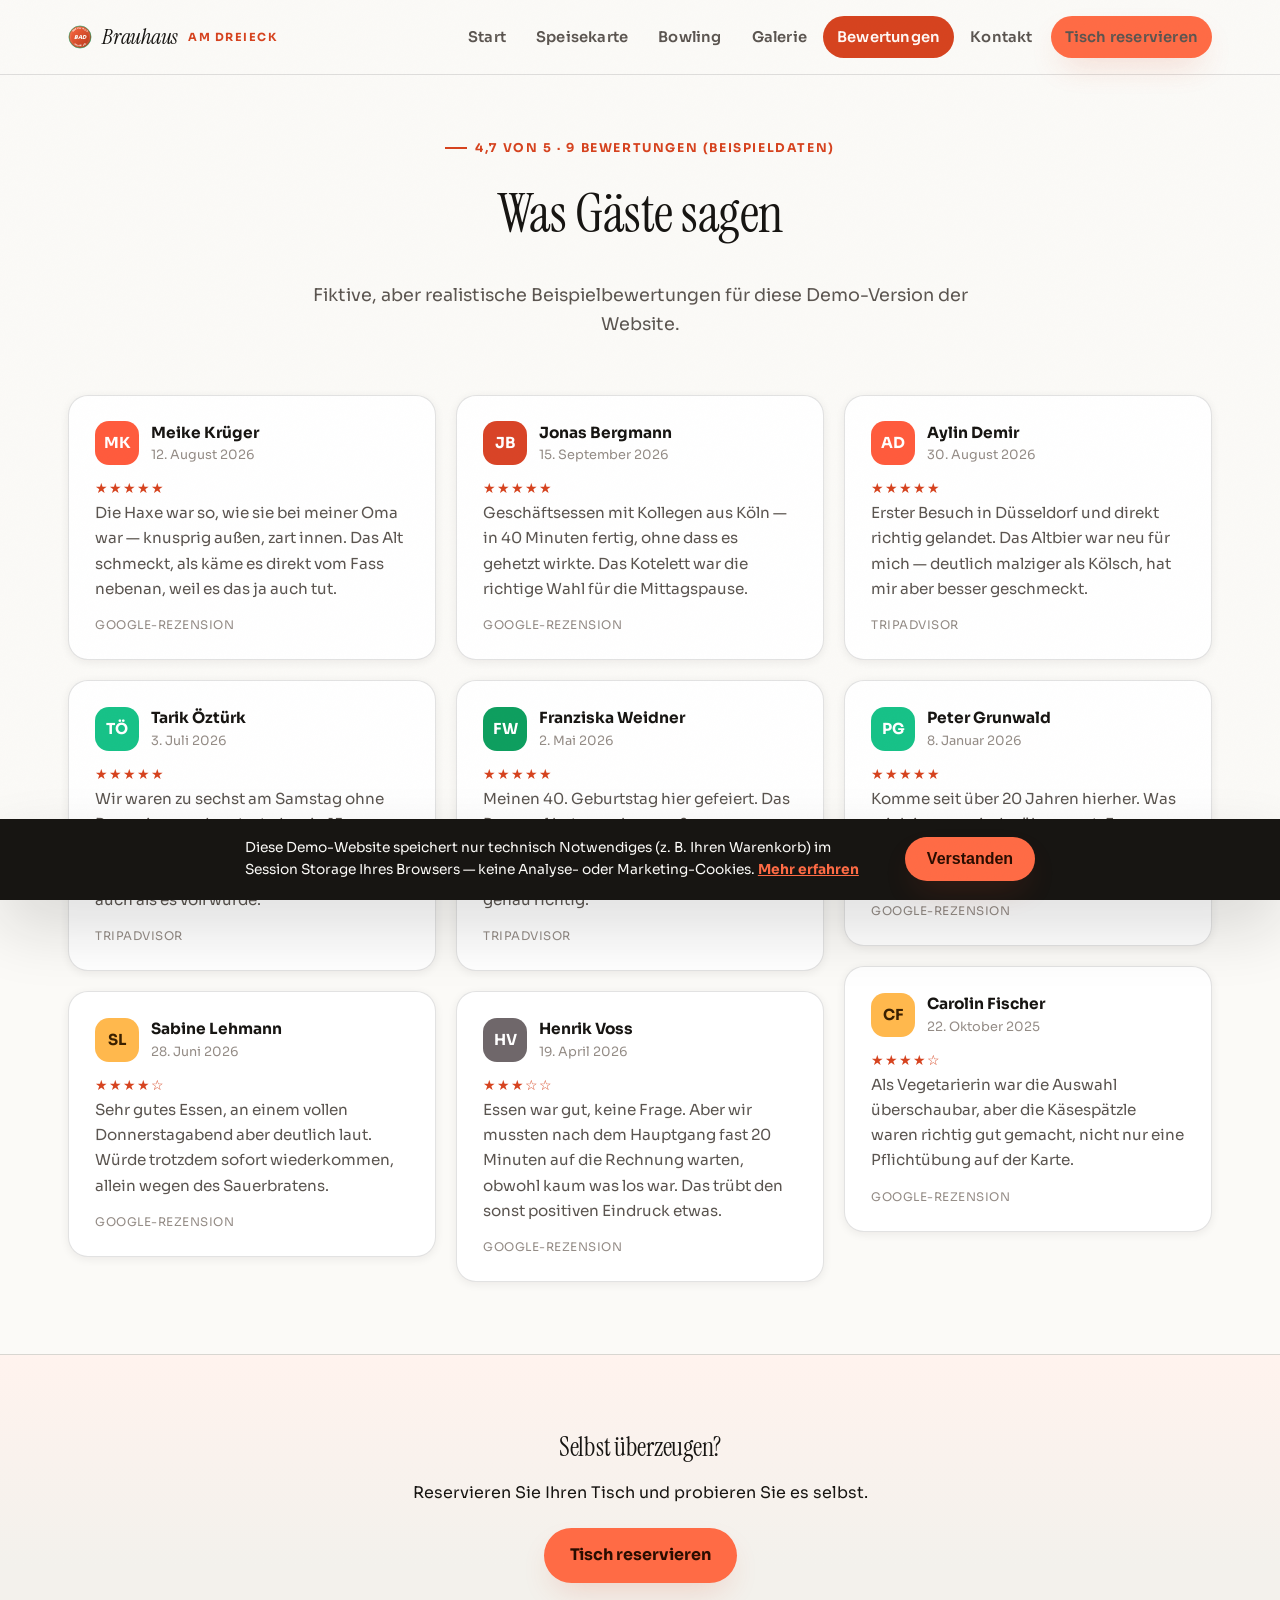
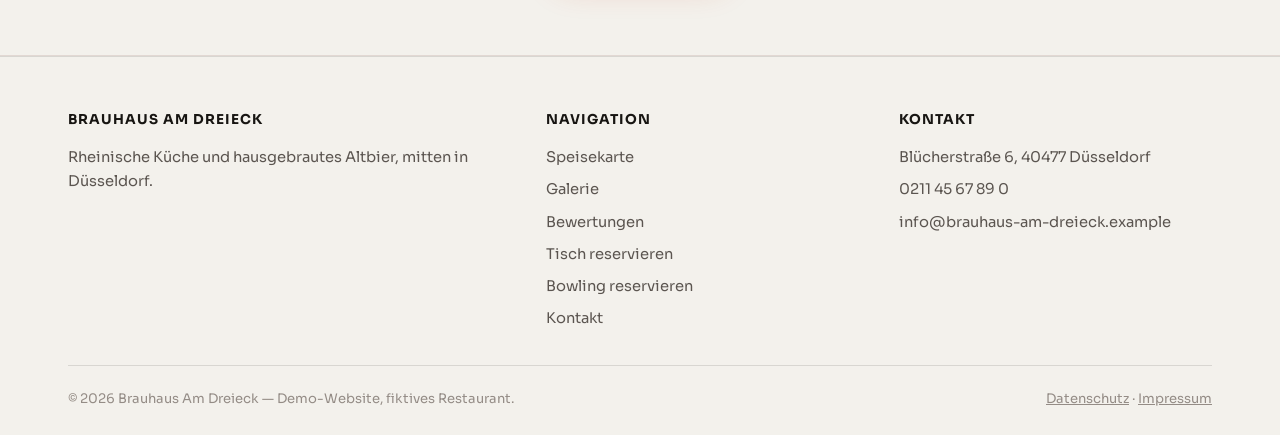
==== commit ca48db81: "Sépare complètement la réservation de table et la réservation de bowling en deux systèmes indépendan" ====
--- a/bewertungen.html
+++ b/bewertungen.html
@@ -71,7 +71,6 @@
         <li><a href="index.html">Start</a></li>
         <li><a href="speisekarte.html">Speisekarte</a></li>
           <li><a href="bowling.html">Bowling</a></li>
-        <li><a href="bowling.html">Bowling</a></li>
         <li><a href="galerie.html">Galerie</a></li>
         <li><a href="bewertungen.html" aria-current="page">Bewertungen</a></li>
         <li><a href="kontakt.html">Kontakt</a></li>
@@ -213,7 +212,8 @@
           <li><a href="speisekarte.html">Speisekarte</a></li>
           <li><a href="galerie.html">Galerie</a></li>
           <li><a href="bewertungen.html">Bewertungen</a></li>
-          <li><a href="reservierung.html">Reservieren</a></li>
+          <li><a href="reservierung.html">Tisch reservieren</a></li>
+          <li><a href="bowling-reservierung.html">Bowling reservieren</a></li>
           <li><a href="kontakt.html">Kontakt</a></li>
         </ul>
       </div>
--- a/style.css
+++ b/style.css
@@ -506,6 +506,11 @@
 .cookie-banner a { color: var(--ember-bright); font-weight: 700; text-decoration: underline; }
 .cookie-accept-btn { padding: 10px 22px; min-height: 44px; flex-shrink: 0; }
 
+.signature-preview-grid { display: grid; grid-template-columns: 1.3fr 1fr; grid-template-rows: auto auto; gap: 20px; }
+.signature-preview-figure { grid-row: span 2; }
+
+.hero-grid { display: grid; grid-template-columns: 1.1fr 0.9fr; gap: 44px; align-items: center; }
+
 @media (max-width: 760px) {
   .split-grid { grid-template-columns: 1fr !important; }
   .feature-row { grid-template-columns: 1fr; }
@@ -513,4 +518,7 @@
   form .field-row { grid-template-columns: 1fr; }
   .footer-grid { grid-template-columns: 1fr; gap: 24px; }
   .gallery-grid { grid-template-columns: 1fr 1fr; }
-}
+  .signature-preview-grid { grid-template-columns: 1fr; grid-template-rows: auto; }
+  .signature-preview-figure { grid-row: auto; }
+  .hero-grid { grid-template-columns: 1fr; }
+}
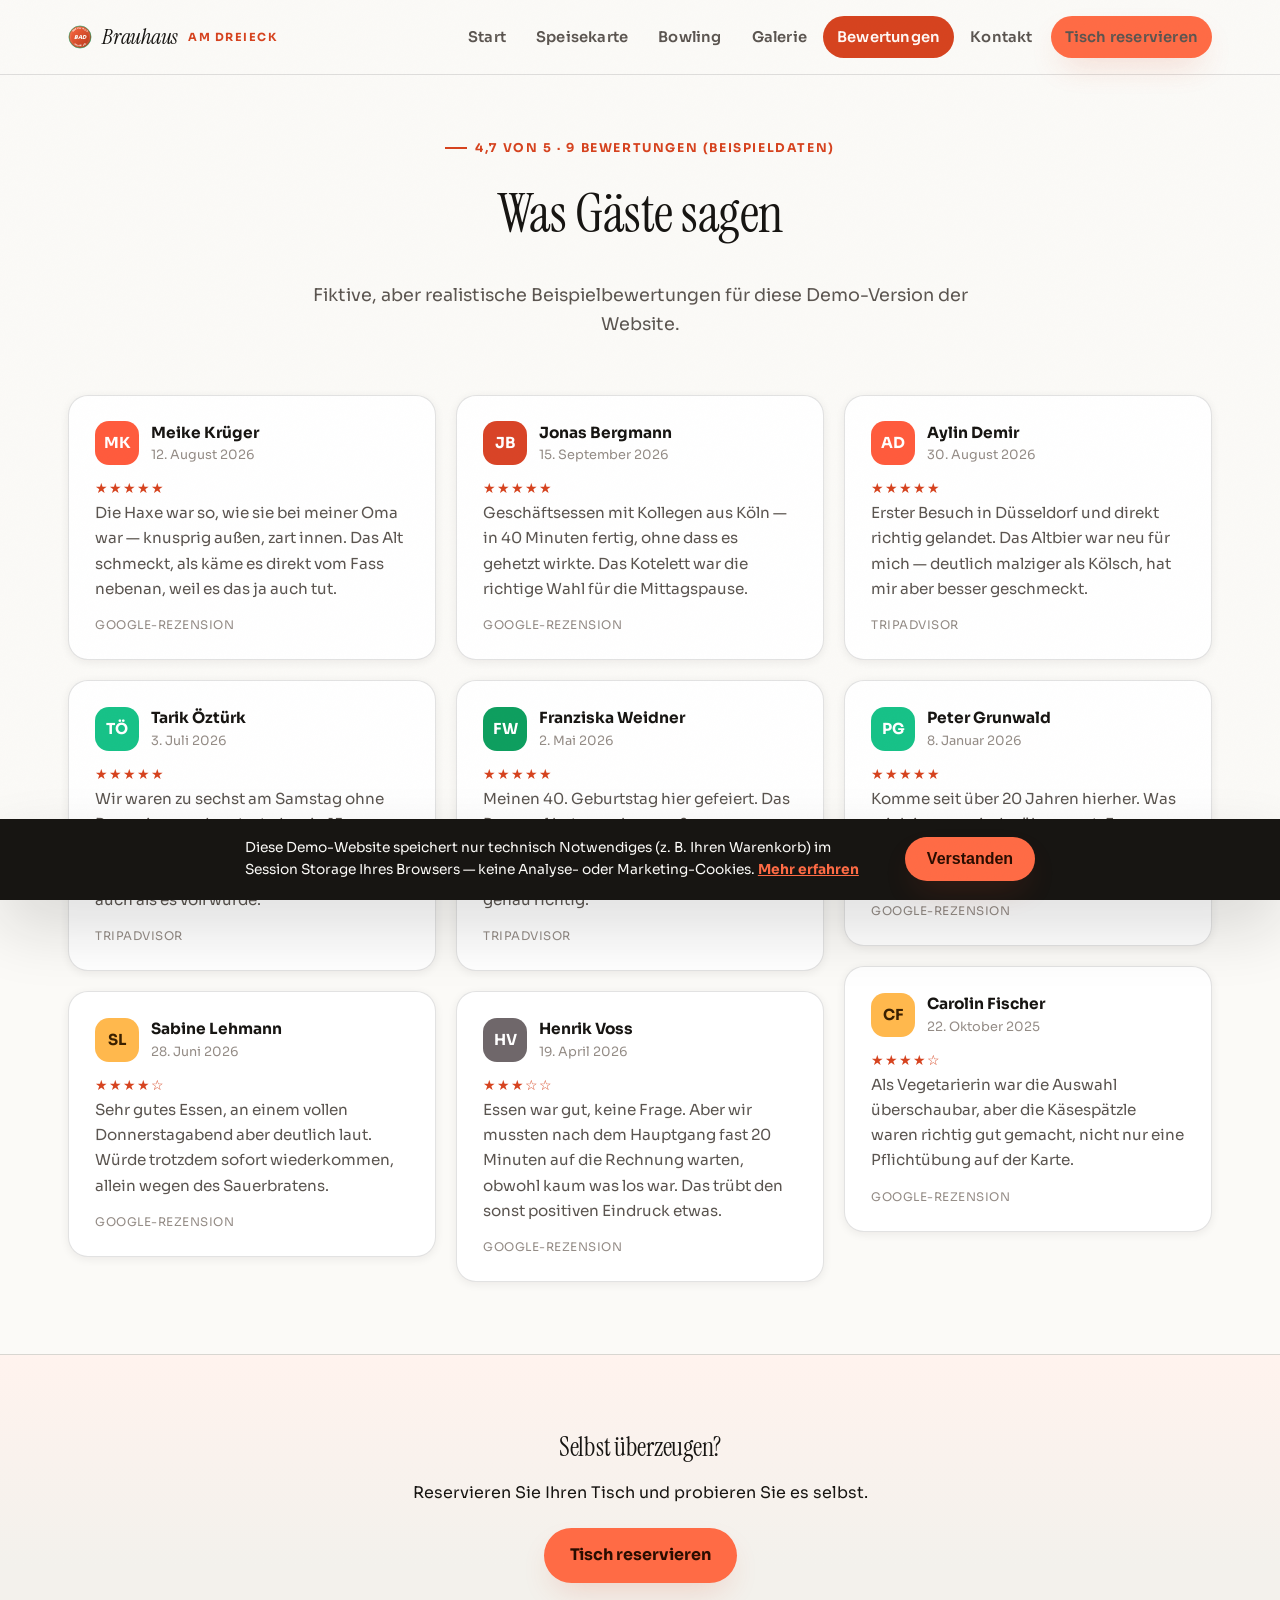
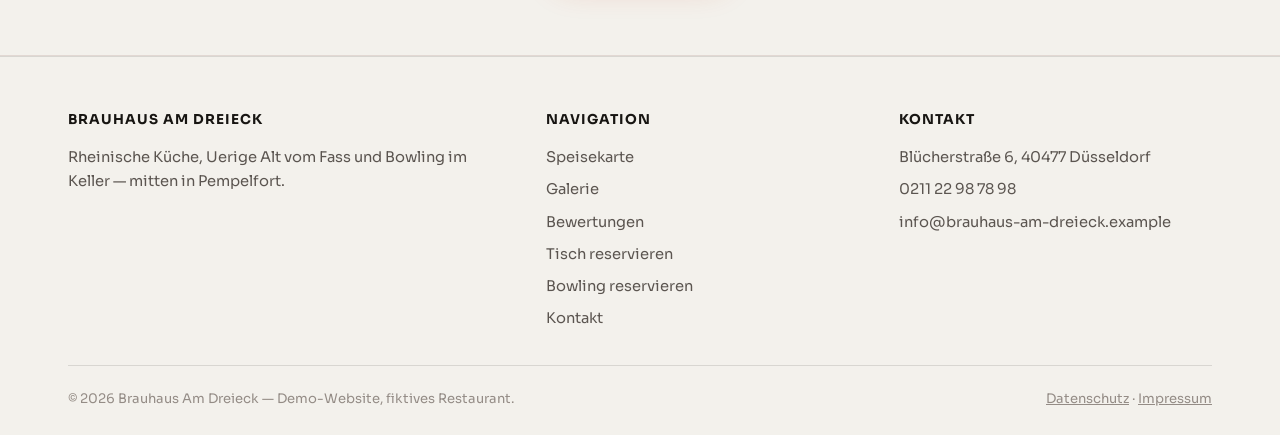
==== commit 6e1c4bef: "Enrichit le contenu (fictif) du site : quartier Pempelfort, nouveau numéro de téléphone, nouvelle se" ====
--- a/bewertungen.html
+++ b/bewertungen.html
@@ -204,7 +204,7 @@
     <div class="footer-grid">
       <div>
         <h4>Brauhaus Am Dreieck</h4>
-        <p>Rheinische Küche und hausgebrautes Altbier, mitten in Düsseldorf.</p>
+        <p>Rheinische Küche, Uerige Alt vom Fass und Bowling im Keller — mitten in Pempelfort.</p>
       </div>
       <div>
         <h4>Navigation</h4>
@@ -221,7 +221,7 @@
         <h4>Kontakt</h4>
         <ul>
           <li>Blücherstraße 6, 40477 Düsseldorf</li>
-          <li>0211 45 67 89 0</li>
+          <li>0211 22 98 78 98</li>
           <li>info@brauhaus-am-dreieck.example</li>
         </ul>
       </div>
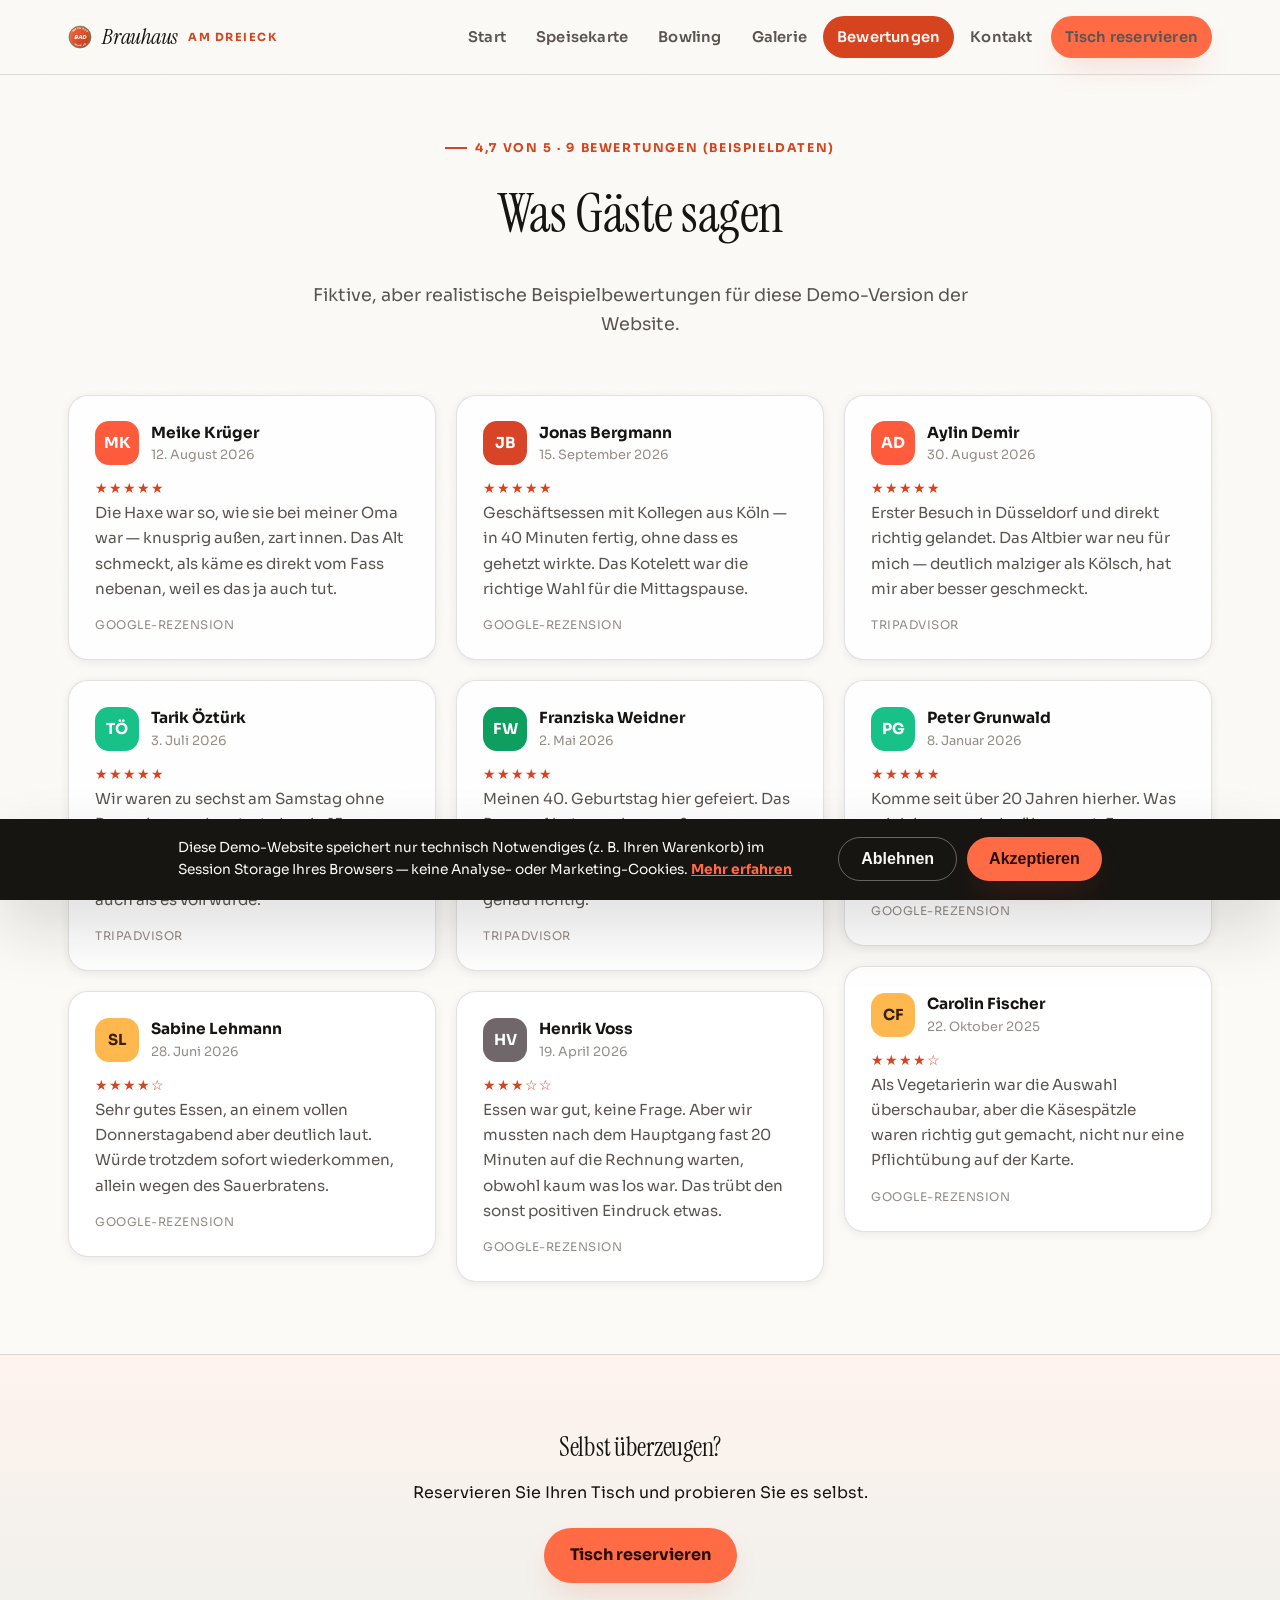
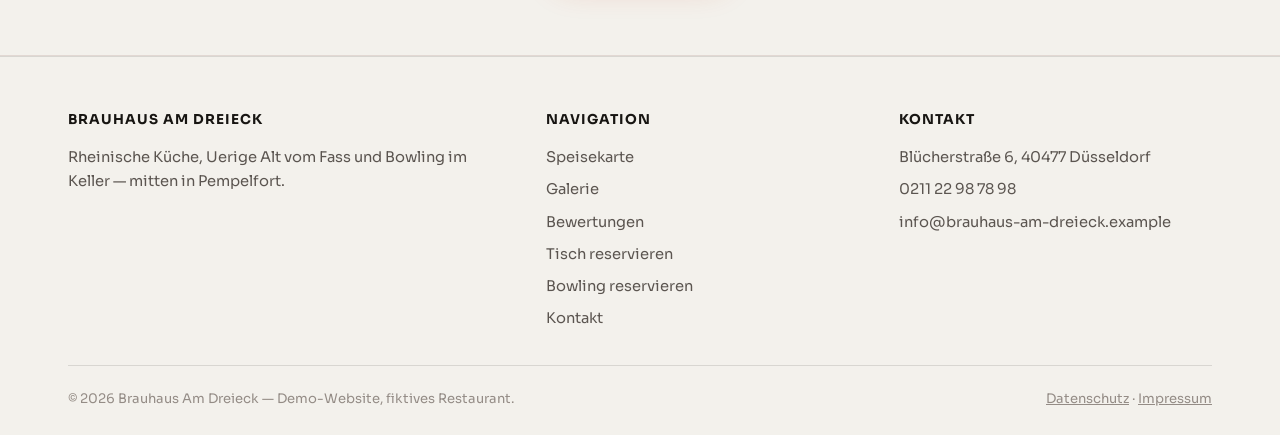
==== commit 0e4ecdea: "Ajoute un vrai choix Ablehnen/Akzeptieren au bandeau de cookies (les 10 pages), qui mémorise la répo" ====
--- a/bewertungen.html
+++ b/bewertungen.html
@@ -14,7 +14,10 @@
 
 <div class="cookie-banner" id="cookie-banner" hidden role="dialog" aria-label="Cookie-Hinweis">
   <p>Diese Demo-Website speichert nur technisch Notwendiges (z.&nbsp;B. Ihren Warenkorb) im Session Storage Ihres Browsers &mdash; keine Analyse- oder Marketing-Cookies. <a href="datenschutz.html">Mehr erfahren</a></p>
-  <button type="button" class="btn btn-solid cookie-accept-btn" id="cookie-accept">Verstanden</button>
+  <div class="cookie-banner-actions">
+    <button type="button" class="btn btn-line cookie-decline-btn" id="cookie-decline">Ablehnen</button>
+    <button type="button" class="btn btn-solid cookie-accept-btn" id="cookie-accept">Akzeptieren</button>
+  </div>
 </div>
 
 <button type="button" class="order-badge" id="order-badge" hidden aria-haspopup="dialog">
--- a/style.css
+++ b/style.css
@@ -153,7 +153,12 @@
   transition: opacity 0.7s var(--ease), transform 0.7s var(--ease);
 }
 .reveal.in-view { opacity: 1; transform: translateY(0); }
-.reveal-stagger > * { transition-delay: calc(var(--i, 0) * 90ms); }
+/* Le délai est plafonné (min avec 8) : sur une longue liste comme la Speisekarte
+   (~40 éléments dans un même groupe .reveal-stagger), un délai non plafonné
+   cumulerait plusieurs secondes pour les derniers plats — qui resteraient
+   invisibles (opacity:0) pendant tout ce temps pour un utilisateur qui défile
+   normalement. */
+.reveal-stagger > * { transition-delay: calc(min(var(--i, 0), 8) * 90ms); }
 /* Hero content must never depend on JS/scroll to become visible */
 .always-visible { opacity: 1 !important; transform: none !important; filter: none !important; }
 
@@ -270,11 +275,12 @@
 
 .menu-item {
   background: var(--glass); border: 1px solid var(--line); border-radius: var(--radius);
-  padding: 16px 26px 16px 16px; display: grid;
+  padding: 16px 26px 16px 16px; display: grid; min-width: 0;
   grid-template-columns: 60px 1fr auto;
   column-gap: 18px; row-gap: 4px; align-items: center;
   transition: border-color 0.3s var(--ease), transform 0.3s var(--ease), box-shadow 0.3s var(--ease);
 }
+.menu-item p { min-width: 0; }
 .menu-item:hover { border-color: var(--ember); transform: translateX(4px); box-shadow: var(--shadow-sm); }
 .menu-item h4 { font-size: 1.2rem; margin: 0; font-family: 'Sora', sans-serif; font-weight: 700; color: var(--paper); grid-column: 2; }
 .menu-item .tag { font-size: 0.68rem; text-transform: uppercase; letter-spacing: 0.6px; color: var(--jewel); font-weight: 700; margin-left: 8px; }
@@ -284,6 +290,11 @@
   font-family: 'Instrument Serif', serif; font-style: italic; font-weight: 400; font-size: 1.3rem;
   color: var(--ember); white-space: nowrap; font-variant-numeric: tabular-nums;
 }
+
+.menu-item.no-photo { grid-template-columns: 1fr auto; }
+.menu-item.no-photo h4 { grid-column: 1; }
+.menu-item.no-photo p { grid-column: 1; }
+.menu-item.no-photo .price { grid-column: 2; }
 
 .menu-thumb-wrap {
   grid-column: 1; grid-row: 1 / 3;
@@ -504,7 +515,10 @@
 .cookie-banner[hidden] { display: none; }
 .cookie-banner p { margin: 0; font-size: 0.86rem; color: var(--ink); max-width: 640px; }
 .cookie-banner a { color: var(--ember-bright); font-weight: 700; text-decoration: underline; }
-.cookie-accept-btn { padding: 10px 22px; min-height: 44px; flex-shrink: 0; }
+.cookie-banner-actions { display: flex; gap: 10px; flex-shrink: 0; }
+.cookie-accept-btn, .cookie-decline-btn { padding: 10px 22px; min-height: 44px; flex-shrink: 0; }
+.cookie-banner .btn-line { color: var(--ink); border-color: rgba(251, 250, 247, 0.35); }
+.cookie-banner .btn-line:hover { border-color: var(--ember-bright); color: var(--ember-bright); }
 
 .signature-preview-grid { display: grid; grid-template-columns: 1.3fr 1fr; grid-template-rows: auto auto; gap: 20px; }
 .signature-preview-figure { grid-row: span 2; }
